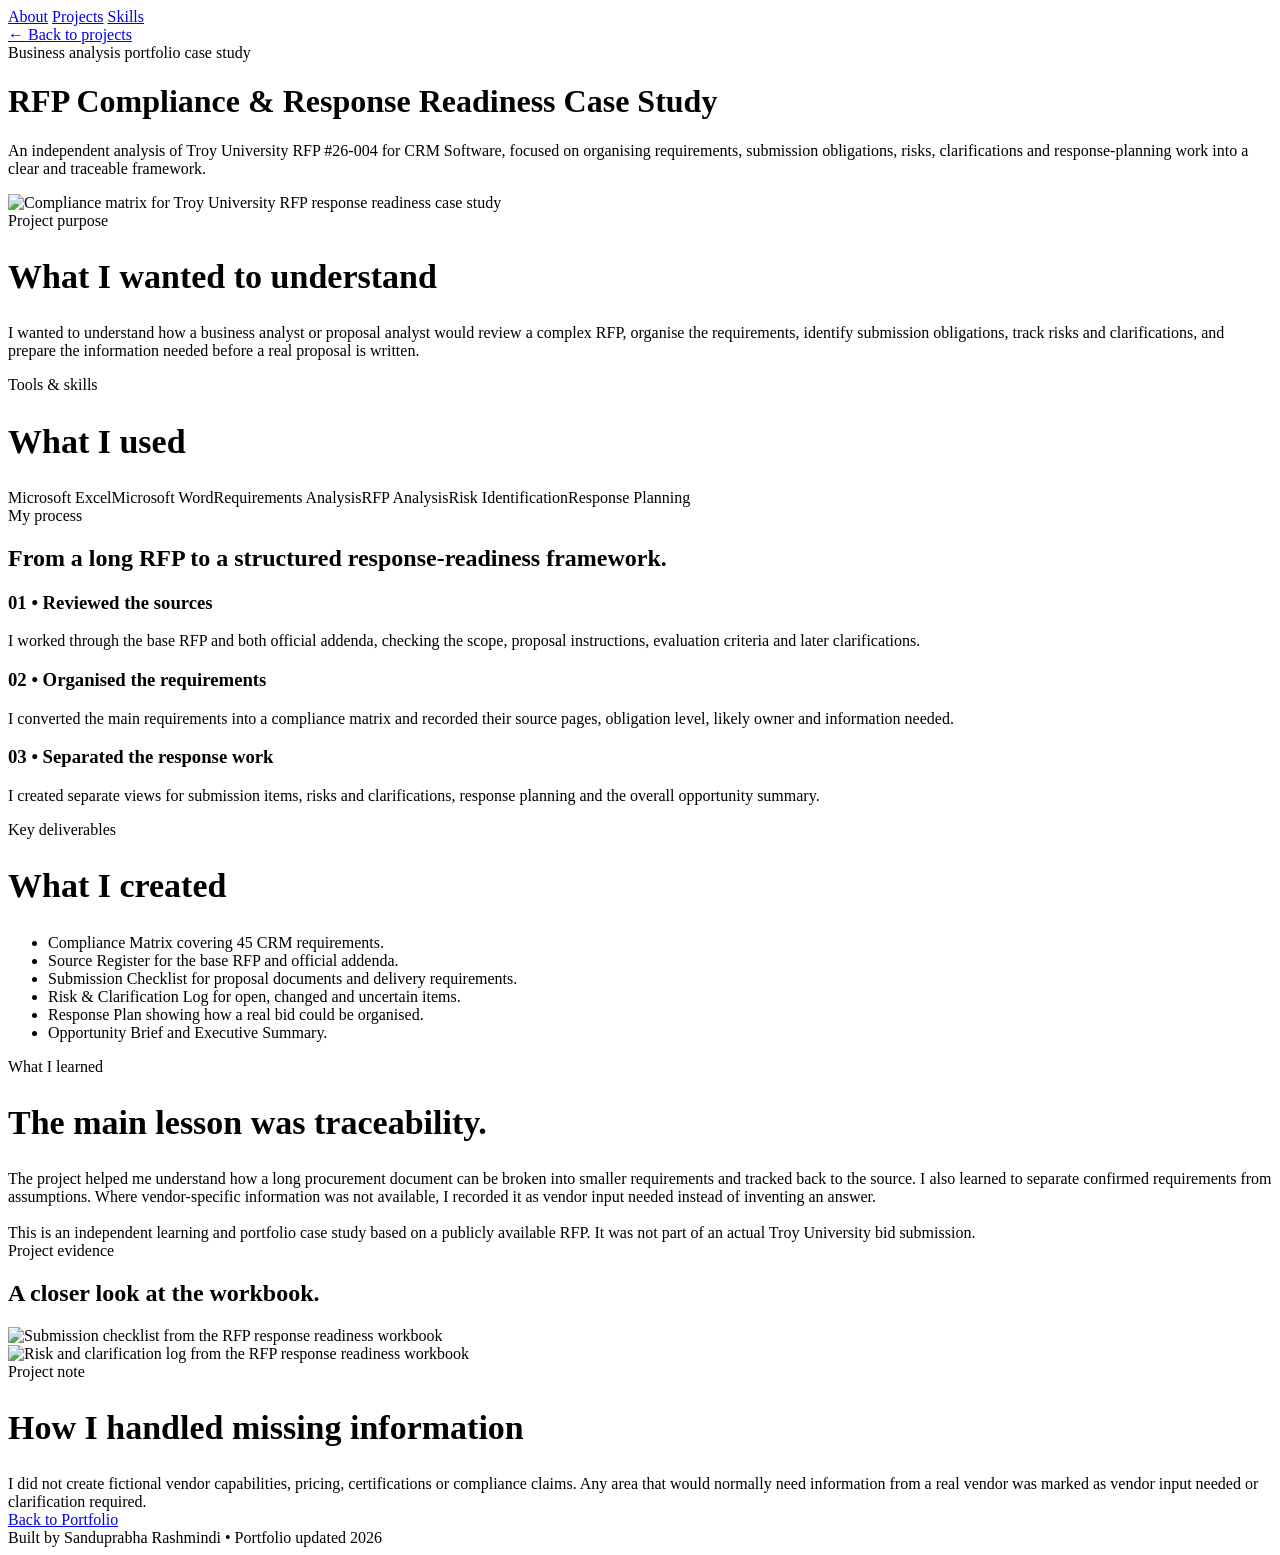
==== troy-rfp.html @ fa051b80 "Add RFP response readiness case study" ====
<!DOCTYPE html>
<html lang="en">
<head>
  <meta charset="UTF-8" />
  <meta name="viewport" content="width=device-width, initial-scale=1.0" />
  <meta name="description" content="RFP Compliance and Response Readiness portfolio case study by Sanduprabha Rashmindi." />
  <title>RFP Response Readiness Case Study | Sanduprabha Rashmindi</title>
  <link rel="preconnect" href="https://fonts.googleapis.com">
  <link rel="preconnect" href="https://fonts.gstatic.com" crossorigin>
  <link href="https://fonts.googleapis.com/css2?family=Inter:wght@400;500;600;700;800&display=swap" rel="stylesheet">
  <link rel="stylesheet" href="../assets/style.css" />
</head>
<body>
  <nav class="site-nav" aria-label="Main navigation">
    <div class="container nav-inner">
      <div class="nav-links">
        <a href="../index.html#about">About</a>
        <a href="../index.html#projects">Projects</a>
        <a href="../index.html#skills">Skills</a>
      </div>
    </div>
  </nav>

  <header class="project-hero">
    <div class="container">
      <div class="breadcrumb"><a href="../index.html#projects">← Back to projects</a></div>
      <div class="eyebrow">Business analysis portfolio case study</div>
      <h1>RFP Compliance & Response Readiness Case Study</h1>
      <p class="hero-copy">
        An independent analysis of Troy University RFP #26-004 for CRM Software, focused on organising requirements,
        submission obligations, risks, clarifications and response-planning work into a clear and traceable framework.
      </p>

      <div class="project-screenshot">
        <img src="../images/rfp-compliance-matrix.png" alt="Compliance matrix for Troy University RFP response readiness case study" />
      </div>
    </div>
  </header>

  <main>
    <section>
      <div class="container">
        <div class="grid two">
          <div class="card">
            <div class="section-kicker">Project purpose</div>
            <h2 class="section-title" style="font-size:34px;">What I wanted to understand</h2>
            <p>
              I wanted to understand how a business analyst or proposal analyst would review a complex RFP, organise the requirements,
              identify submission obligations, track risks and clarifications, and prepare the information needed before a real proposal is written.
            </p>
          </div>
          <div class="card">
            <div class="section-kicker">Tools & skills</div>
            <h2 class="section-title" style="font-size:34px;">What I used</h2>
            <div class="skill-chips">
              <span>Microsoft Excel</span><span>Microsoft Word</span><span>Requirements Analysis</span><span>RFP Analysis</span><span>Risk Identification</span><span>Response Planning</span>
            </div>
          </div>
        </div>
      </div>
    </section>

    <section>
      <div class="container">
        <div class="section-kicker">My process</div>
        <h2 class="section-title">From a long RFP to a structured response-readiness framework.</h2>
        <div class="grid three">
          <div class="card"><h3>01 • Reviewed the sources</h3><p>I worked through the base RFP and both official addenda, checking the scope, proposal instructions, evaluation criteria and later clarifications.</p></div>
          <div class="card"><h3>02 • Organised the requirements</h3><p>I converted the main requirements into a compliance matrix and recorded their source pages, obligation level, likely owner and information needed.</p></div>
          <div class="card"><h3>03 • Separated the response work</h3><p>I created separate views for submission items, risks and clarifications, response planning and the overall opportunity summary.</p></div>
        </div>
      </div>
    </section>

    <section>
      <div class="container">
        <div class="grid two">
          <div class="card">
            <div class="section-kicker">Key deliverables</div>
            <h2 class="section-title" style="font-size:34px;">What I created</h2>
            <ul class="fact-list">
              <li>Compliance Matrix covering 45 CRM requirements.</li>
              <li>Source Register for the base RFP and official addenda.</li>
              <li>Submission Checklist for proposal documents and delivery requirements.</li>
              <li>Risk & Clarification Log for open, changed and uncertain items.</li>
              <li>Response Plan showing how a real bid could be organised.</li>
              <li>Opportunity Brief and Executive Summary.</li>
            </ul>
          </div>
          <div class="card">
            <div class="section-kicker">What I learned</div>
            <h2 class="section-title" style="font-size:34px;">The main lesson was traceability.</h2>
            <p>
              The project helped me understand how a long procurement document can be broken into smaller requirements and tracked back to the source.
              I also learned to separate confirmed requirements from assumptions. Where vendor-specific information was not available, I recorded it as
              vendor input needed instead of inventing an answer.
            </p>
            <div class="note" style="margin-top:18px;">
              This is an independent learning and portfolio case study based on a publicly available RFP. It was not part of an actual Troy University bid submission.
            </div>
          </div>
        </div>
      </div>
    </section>

    <section>
      <div class="container">
        <div class="section-kicker">Project evidence</div>
        <h2 class="section-title">A closer look at the workbook.</h2>
        <div class="grid two">
          <div class="project-screenshot">
            <img src="../images/rfp-submission-checklist.png" alt="Submission checklist from the RFP response readiness workbook" />
          </div>
          <div class="project-screenshot">
            <img src="../images/rfp-risk-log.png" alt="Risk and clarification log from the RFP response readiness workbook" />
          </div>
        </div>
      </div>
    </section>

    <section>
      <div class="container">
        <div class="soft-panel">
          <div class="section-kicker">Project note</div>
          <h2 class="section-title" style="font-size:34px;">How I handled missing information</h2>
          <p class="section-subtitle" style="margin-bottom:0;">
            I did not create fictional vendor capabilities, pricing, certifications or compliance claims. Any area that would normally need information from a real vendor was marked as vendor input needed or clarification required.
          </p>
        </div>
      </div>
    </section>

    <section>
      <div class="container contact-card">
        <a class="button primary" href="../index.html#projects">Back to Portfolio</a>
      </div>
    </section>
  </main>

  <footer><div class="container">Built by Sanduprabha Rashmindi • Portfolio updated 2026</div></footer>
</body>
</html>
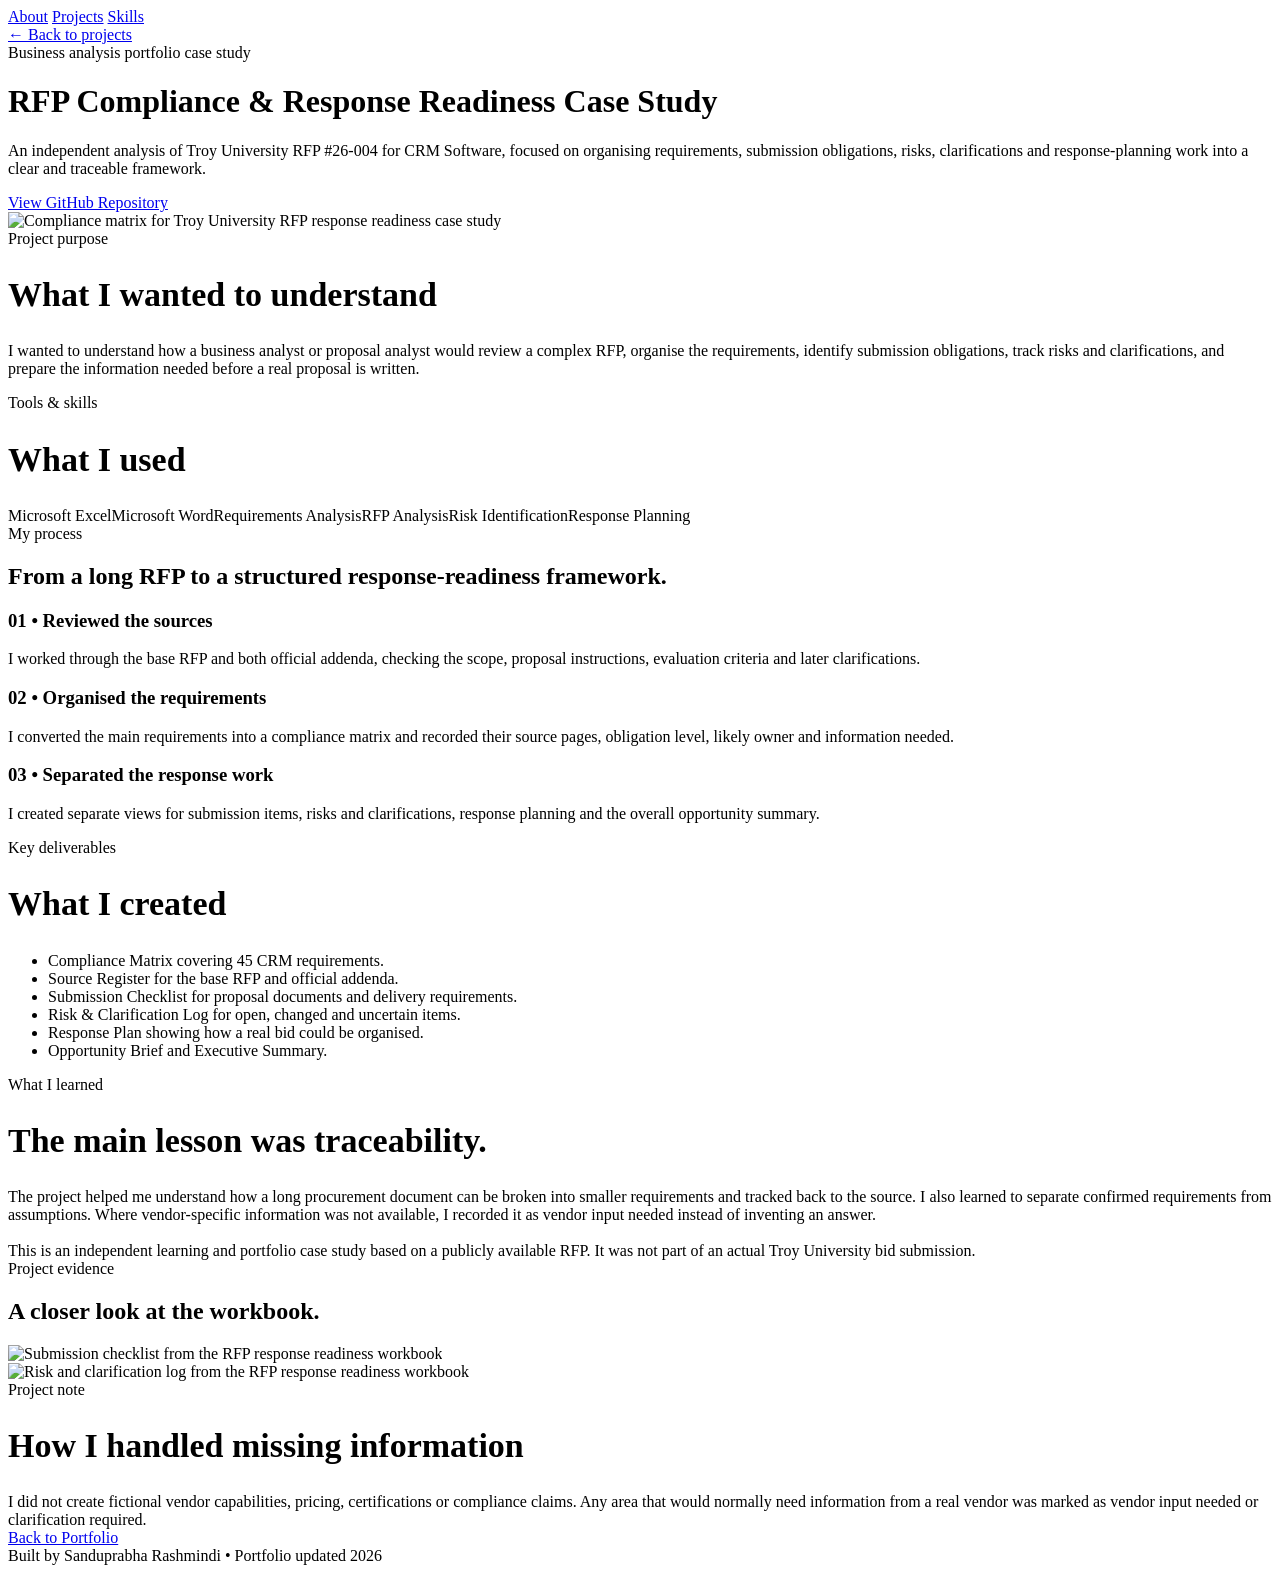
==== commit c6415358: "Add files via upload" ====
--- a/troy-rfp.html
+++ b/troy-rfp.html
@@ -30,6 +30,10 @@
         An independent analysis of Troy University RFP #26-004 for CRM Software, focused on organising requirements,
         submission obligations, risks, clarifications and response-planning work into a clear and traceable framework.
       </p>
+
+      <div class="button-row">
+        <a class="button primary" href="https://github.com/mindyverse/RFP_Response_Readiness_Analysis" target="_blank" rel="noreferrer">View GitHub Repository</a>
+      </div>
 
       <div class="project-screenshot">
         <img src="../images/rfp-compliance-matrix.png" alt="Compliance matrix for Troy University RFP response readiness case study" />
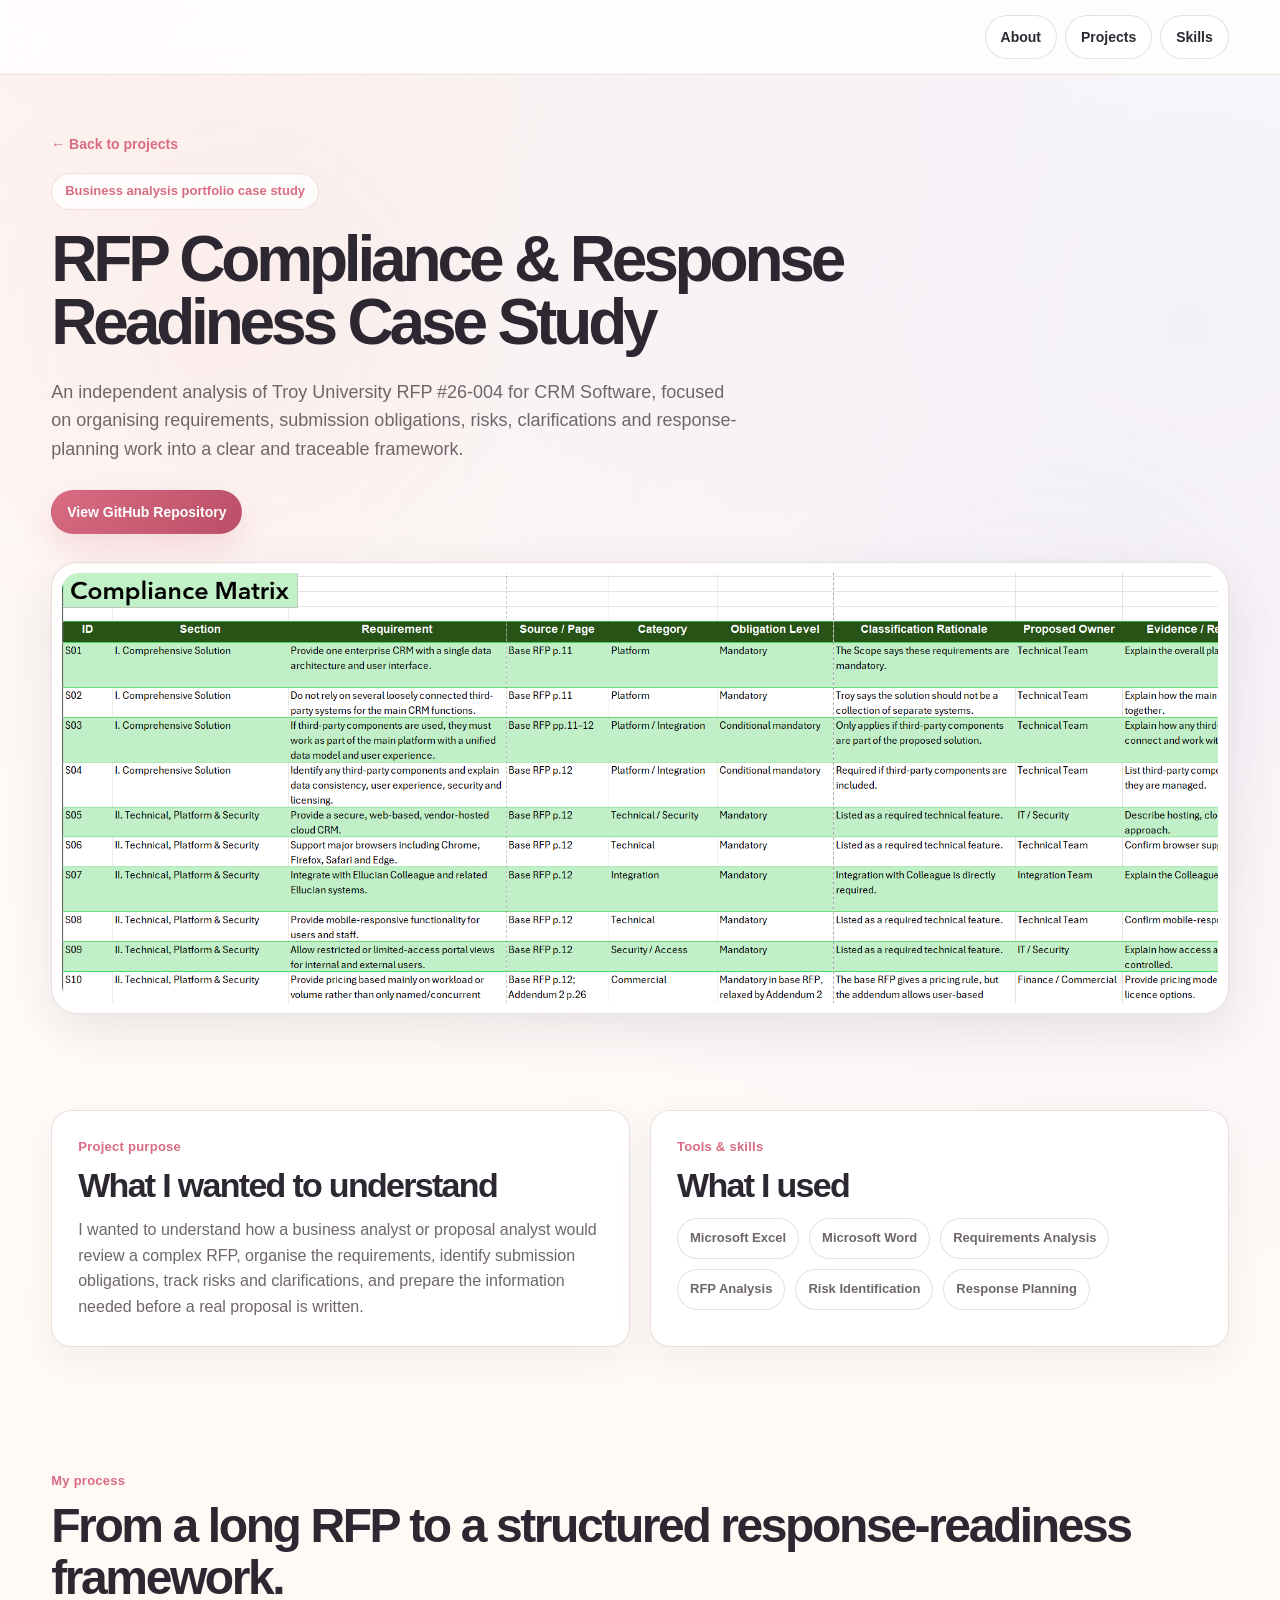
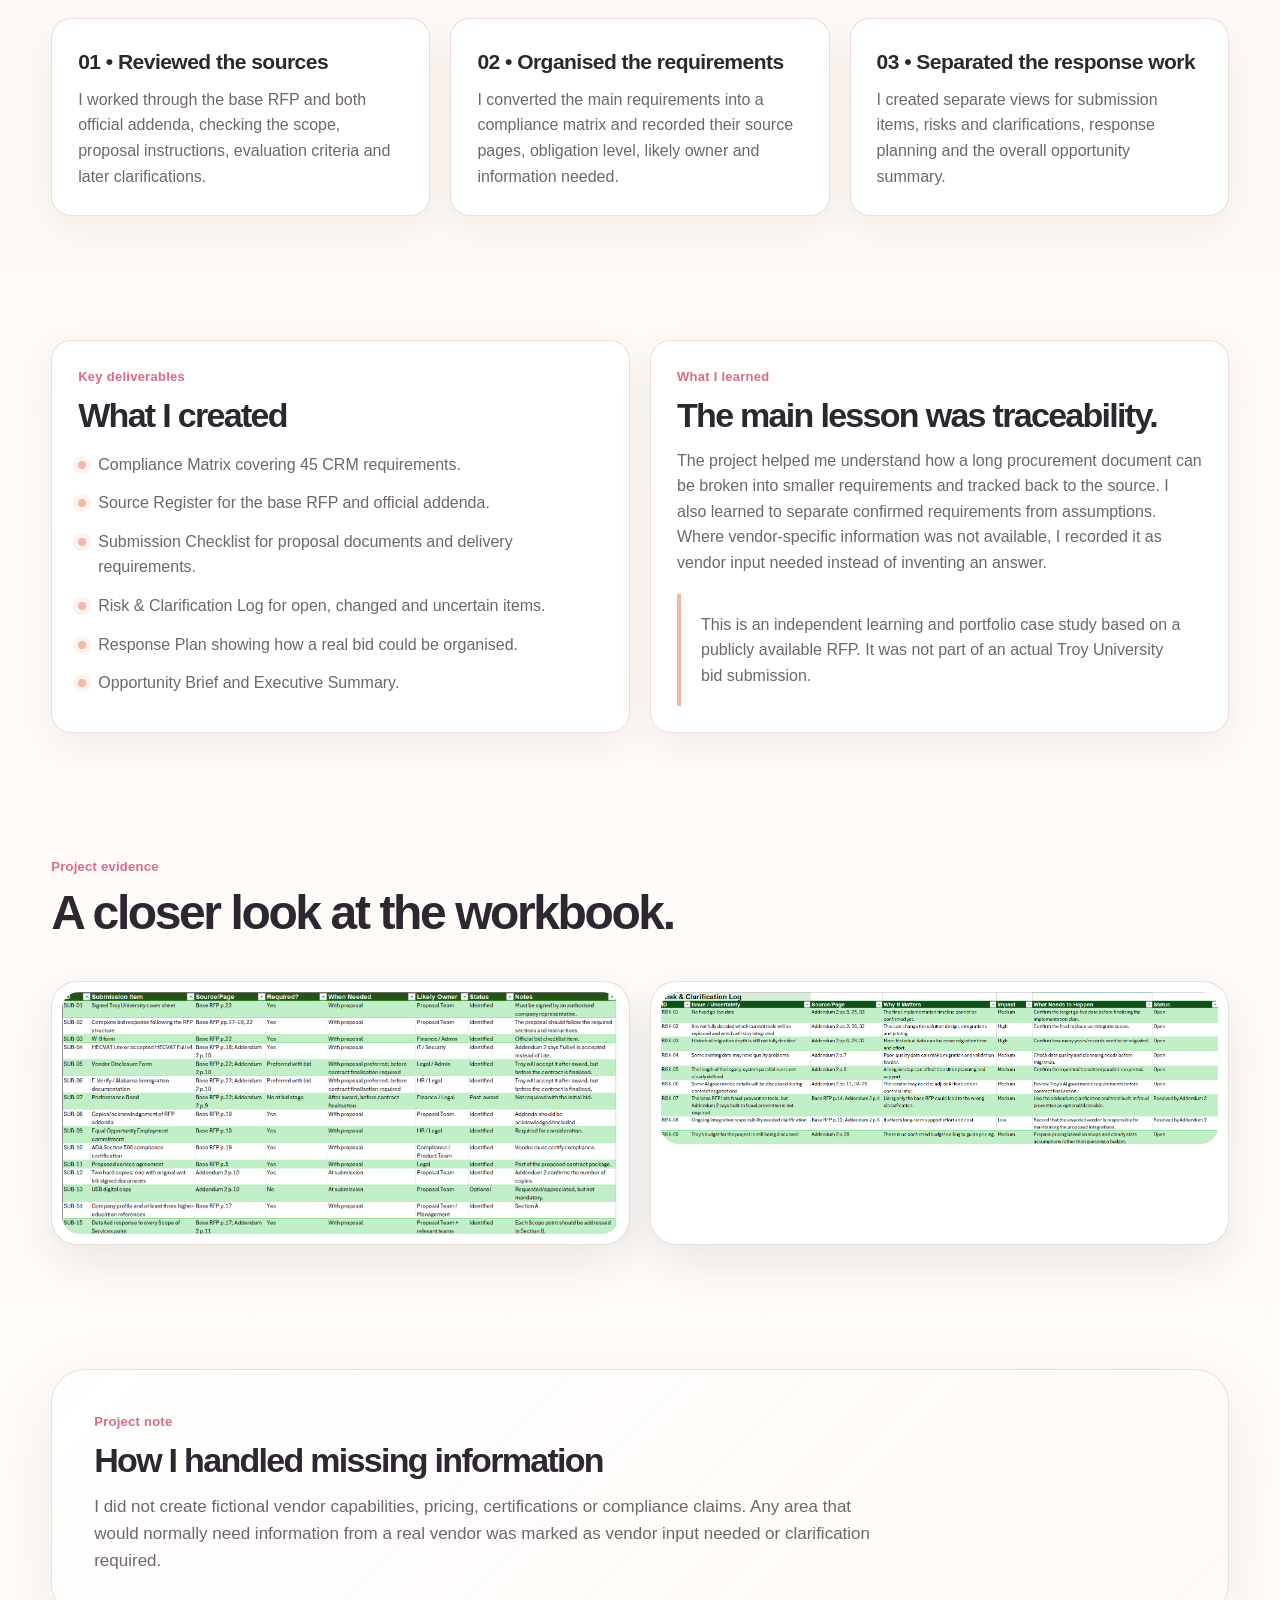
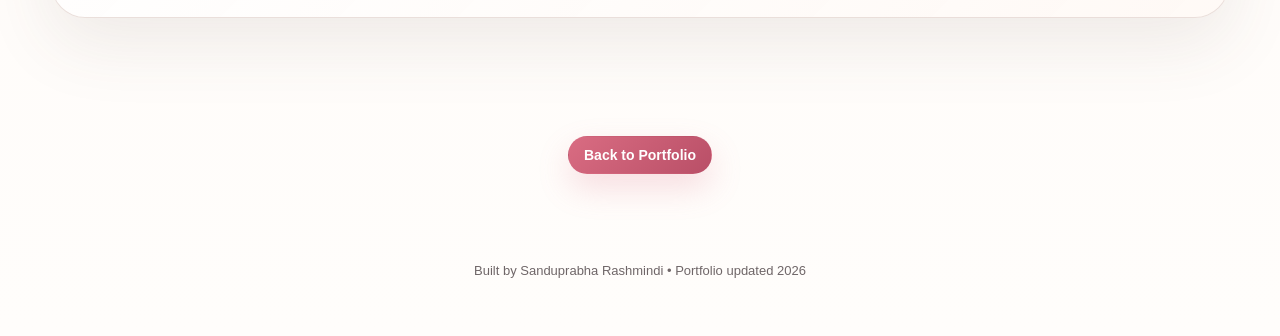
==== commit e53557c4: "Add files via upload" ====
--- a/troy-rfp.html
+++ b/troy-rfp.html
@@ -8,22 +8,22 @@
   <link rel="preconnect" href="https://fonts.googleapis.com">
   <link rel="preconnect" href="https://fonts.gstatic.com" crossorigin>
   <link href="https://fonts.googleapis.com/css2?family=Inter:wght@400;500;600;700;800&display=swap" rel="stylesheet">
-  <link rel="stylesheet" href="../assets/style.css" />
+  <link rel="stylesheet" href="style.css" />
 </head>
 <body>
   <nav class="site-nav" aria-label="Main navigation">
     <div class="container nav-inner">
       <div class="nav-links">
-        <a href="../index.html#about">About</a>
-        <a href="../index.html#projects">Projects</a>
-        <a href="../index.html#skills">Skills</a>
+        <a href="index.html#about">About</a>
+        <a href="index.html#projects">Projects</a>
+        <a href="index.html#skills">Skills</a>
       </div>
     </div>
   </nav>
 
   <header class="project-hero">
     <div class="container">
-      <div class="breadcrumb"><a href="../index.html#projects">← Back to projects</a></div>
+      <div class="breadcrumb"><a href="index.html#projects">← Back to projects</a></div>
       <div class="eyebrow">Business analysis portfolio case study</div>
       <h1>RFP Compliance & Response Readiness Case Study</h1>
       <p class="hero-copy">
@@ -36,7 +36,7 @@
       </div>
 
       <div class="project-screenshot">
-        <img src="../images/rfp-compliance-matrix.png" alt="Compliance matrix for Troy University RFP response readiness case study" />
+        <img src="rfp-compliance-matrix.png" alt="Compliance matrix for Troy University RFP response readiness case study" />
       </div>
     </div>
   </header>
@@ -113,10 +113,10 @@
         <h2 class="section-title">A closer look at the workbook.</h2>
         <div class="grid two">
           <div class="project-screenshot">
-            <img src="../images/rfp-submission-checklist.png" alt="Submission checklist from the RFP response readiness workbook" />
+            <img src="rfp-submission-checklist.png" alt="Submission checklist from the RFP response readiness workbook" />
           </div>
           <div class="project-screenshot">
-            <img src="../images/rfp-risk-log.png" alt="Risk and clarification log from the RFP response readiness workbook" />
+            <img src="rfp-risk-log.png" alt="Risk and clarification log from the RFP response readiness workbook" />
           </div>
         </div>
       </div>
@@ -136,7 +136,7 @@
 
     <section>
       <div class="container contact-card">
-        <a class="button primary" href="../index.html#projects">Back to Portfolio</a>
+        <a class="button primary" href="index.html#projects">Back to Portfolio</a>
       </div>
     </section>
   </main>
--- a/style.css
+++ b/style.css
@@ -0,0 +1,241 @@
+:root {
+  --bg: #fff9f5;
+  --surface: rgba(255, 255, 255, 0.94);
+  --surface-strong: #ffffff;
+  --text: #2c2730;
+  --muted: #6f6668;
+  --soft-muted: #8c7d7a;
+  --line: rgba(233, 221, 216, 0.92);
+  --plum: #d96c82;
+  --plum-deep: #b94f67;
+  --rose: #f3b8a6;
+  --rose-soft: #f8ddd2;
+  --lavender: #a999d6;
+  --shadow: 0 24px 70px rgba(86, 66, 61, 0.10);
+  --small-shadow: 0 14px 36px rgba(86, 66, 61, 0.07);
+  --radius-xl: 34px;
+  --radius-lg: 26px;
+  --radius-md: 20px;
+  --max: 1180px;
+}
+
+* { box-sizing: border-box; }
+html { scroll-behavior: smooth; }
+body {
+  margin: 0;
+  font-family: Inter, ui-sans-serif, -apple-system, BlinkMacSystemFont, "Segoe UI", Arial, sans-serif;
+  color: var(--text);
+  background:
+    radial-gradient(circle at 8% 0%, rgba(243, 184, 166, 0.20), transparent 28%),
+    radial-gradient(circle at 93% 9%, rgba(169, 153, 214, 0.13), transparent 31%),
+    linear-gradient(180deg, #ffffff 0%, var(--bg) 48%, #fffdfb 100%);
+  line-height: 1.6;
+}
+body::before {
+  content: "";
+  position: fixed;
+  inset: 0;
+  pointer-events: none;
+  background:
+    radial-gradient(circle at 18% 36%, rgba(217, 108, 130, 0.045), transparent 25%),
+    radial-gradient(circle at 82% 78%, rgba(169, 153, 214, 0.055), transparent 25%);
+  z-index: -1;
+}
+a { color: inherit; }
+img { max-width: 100%; }
+.container { width: min(var(--max), 92%); margin: 0 auto; }
+
+.site-nav {
+  position: sticky;
+  top: 0;
+  z-index: 50;
+  border-bottom: 1px solid rgba(233, 221, 216, 0.86);
+  background: rgba(255,255,255,0.78);
+  backdrop-filter: blur(18px);
+}
+.nav-inner {
+  min-height: 74px;
+  display: flex;
+  align-items: center;
+  justify-content: flex-end;
+  gap: 24px;
+}
+.brand {
+  text-decoration: none;
+  font-weight: 820;
+  letter-spacing: -0.035em;
+  font-size: 20px;
+}
+.brand span { color: var(--plum); }
+.nav-links { display: flex; gap: 8px; flex-wrap: wrap; align-items: center; }
+.nav-links a, .button {
+  text-decoration: none;
+  border-radius: 999px;
+  padding: 10px 15px;
+  border: 1px solid var(--line);
+  background: rgba(255,255,255,0.72);
+  font-size: 14px;
+  font-weight: 700;
+  transition: transform 160ms ease, box-shadow 160ms ease, border-color 160ms ease;
+}
+.nav-links a:hover, .button:hover {
+  transform: translateY(-1px);
+  box-shadow: var(--small-shadow);
+  border-color: rgba(217,108,130,0.38);
+}
+.button.primary {
+  color: #fff;
+  background: linear-gradient(135deg, var(--plum), var(--plum-deep));
+  border-color: transparent;
+  box-shadow: 0 14px 32px rgba(217,108,130,0.22);
+}
+.button-row { display: flex; gap: 11px; flex-wrap: wrap; margin-top: 26px; }
+
+.hero { padding: 74px 0 60px; }
+.hero-grid {
+  display: grid;
+  grid-template-columns: 0.95fr 1.05fr;
+  gap: 42px;
+  align-items: center;
+}
+.eyebrow {
+  display: inline-flex;
+  padding: 7px 13px;
+  border-radius: 999px;
+  border: 1px solid rgba(217,108,130,0.24);
+  background: rgba(255,255,255,0.78);
+  color: var(--plum);
+  font-size: 13px;
+  font-weight: 780;
+}
+h1 {
+  margin: 18px 0 0;
+  max-width: 720px;
+  font-size: clamp(44px, 6vw, 78px);
+  line-height: 0.98;
+  letter-spacing: -0.065em;
+}
+.accent { color: var(--plum); }
+.hero-copy {
+  max-width: 690px;
+  margin: 24px 0 0;
+  color: var(--muted);
+  font-size: 18px;
+}
+.hero-note {
+  margin-top: 18px;
+  color: var(--soft-muted);
+  font-size: 14px;
+}
+.hero-visual {
+  position: relative;
+  min-height: 560px;
+  display: flex;
+  align-items: center;
+  justify-content: center;
+  isolation: isolate;
+}
+.hero-visual::before {
+  content: "";
+  position: absolute;
+  width: 88%; height: 73%;
+  border-radius: 48px;
+  background:
+    radial-gradient(circle at 24% 16%, rgba(243,184,166,0.20), transparent 38%),
+    radial-gradient(circle at 78% 23%, rgba(169,153,214,0.10), transparent 38%),
+    linear-gradient(145deg, rgba(255,255,255,0.66), rgba(255,249,245,0.24));
+  filter: blur(5px);
+  z-index: -1;
+}
+.hero-visual img {
+  width: min(124%, 900px);
+  max-height: 700px;
+  object-fit: contain;
+  display: block;
+  transform: translateY(-8px);
+  filter: drop-shadow(0 30px 42px rgba(88,68,63,0.10));
+}
+
+section { padding: 62px 0; }
+.section-kicker { color: var(--plum); font-size: 13px; font-weight: 800; letter-spacing: 0.02em; margin-bottom: 9px; }
+.section-title { margin: 0 0 14px; font-size: clamp(32px,4vw,48px); line-height: 1.08; letter-spacing: -0.05em; }
+.section-subtitle { max-width: 790px; margin: 0 0 30px; color: var(--muted); font-size: 17px; }
+.soft-panel {
+  padding: clamp(24px,4vw,42px);
+  border-radius: var(--radius-xl);
+  border: 1px solid var(--line);
+  background: linear-gradient(135deg, rgba(255,255,255,0.97), rgba(255,249,245,0.92));
+  box-shadow: var(--shadow);
+}
+.grid { display: grid; gap: 20px; }
+.grid.two { grid-template-columns: repeat(2, minmax(0,1fr)); }
+.grid.three { grid-template-columns: repeat(3, minmax(0,1fr)); }
+.card {
+  border-radius: var(--radius-md);
+  border: 1px solid var(--line);
+  background: var(--surface);
+  box-shadow: var(--small-shadow);
+  padding: 26px;
+  backdrop-filter: blur(16px);
+}
+.card h3 { margin: 0 0 8px; font-size: 21px; letter-spacing: -0.025em; }
+.card p { margin: 0; color: var(--muted); }
+
+.about-grid { display: grid; grid-template-columns: 0.9fr 1.1fr; gap: 24px; align-items: stretch; }
+.fact-list { list-style: none; padding: 0; margin: 18px 0 0; display: grid; gap: 13px; }
+.fact-list li { display: flex; gap: 12px; color: var(--muted); }
+.fact-list li::before { content: ""; width: 8px; height: 8px; flex: 0 0 8px; margin-top: 9px; border-radius: 50%; background: var(--rose); box-shadow: 0 0 0 5px rgba(243,184,166,0.18); }
+
+.project-card { overflow: hidden; padding: 0; }
+.project-media { background: #fff; border-bottom: 1px solid var(--line); padding: 12px; }
+.project-media img { display: block; width: 100%; aspect-ratio: 16 / 9; object-fit: cover; border-radius: 14px; box-shadow: 0 10px 28px rgba(44,39,48,0.10); }
+.project-body { padding: 27px; }
+.project-meta { display: flex; flex-wrap: wrap; gap: 8px; margin-bottom: 14px; }
+.tag { padding: 7px 10px; border-radius: 999px; background: #fff; border: 1px solid var(--line); color: var(--soft-muted); font-size: 12px; font-weight: 700; }
+.project-body h3 { font-size: 28px; line-height: 1.14; margin: 0 0 11px; letter-spacing: -0.04em; }
+.project-body p { color: var(--muted); margin: 0; }
+
+.skill-group h3 { color: var(--plum-deep); }
+.skill-chips { display: flex; flex-wrap: wrap; gap: 10px; margin-top: 15px; }
+.skill-chips span { padding: 9px 12px; border-radius: 999px; border: 1px solid var(--line); background: #fff; color: var(--muted); font-size: 13px; font-weight: 680; }
+
+.contact-card { text-align: center; max-width: 820px; margin: 0 auto; }
+.contact-card .button-row { justify-content: center; }
+footer { padding: 32px 0 54px; text-align: center; color: var(--muted); font-size: 13px; }
+
+.project-hero { padding: 58px 0 34px; }
+.project-hero h1 { font-size: clamp(40px,5vw,64px); max-width: 920px; }
+.breadcrumb { font-size: 14px; color: var(--muted); margin-bottom: 18px; }
+.breadcrumb a { color: var(--plum); text-decoration: none; font-weight: 700; }
+.project-screenshot {
+  margin-top: 28px;
+  padding: 10px;
+  border-radius: 26px;
+  border: 1px solid var(--line);
+  background: #fff;
+  box-shadow: 0 18px 50px rgba(44,39,48,0.10);
+}
+.project-screenshot img { display: block; width: 100%; border-radius: 17px; }
+.kpi-grid { display: grid; grid-template-columns: repeat(3,1fr); gap: 14px; margin-top: 24px; }
+.kpi { padding: 18px; border: 1px solid var(--line); border-radius: 18px; background: #fff; }
+.kpi strong { display: block; font-size: 26px; color: var(--plum-deep); letter-spacing: -0.035em; }
+.kpi span { color: var(--muted); font-size: 13px; }
+.note { padding: 18px 20px; border-left: 4px solid var(--rose); background: rgba(255,255,255,0.76); border-radius: 0 16px 16px 0; color: var(--muted); }
+
+@media (max-width: 980px) {
+  .hero-grid, .about-grid, .grid.two, .grid.three { grid-template-columns: 1fr; }
+  .hero-visual { min-height: 470px; }
+  .kpi-grid { grid-template-columns: repeat(2,1fr); }
+}
+@media (max-width: 680px) {
+  .nav-inner { align-items: flex-start; padding: 16px 0; flex-direction: column; gap: 12px; }
+  .nav-links { width: 100%; }
+  .nav-links a { flex: 1; text-align: center; }
+  .hero { padding-top: 48px; }
+  .hero-visual { min-height: 390px; }
+  .hero-visual img { width: 122%; }
+  section { padding: 46px 0; }
+  .button-row { flex-direction: column; }
+  .button { text-align: center; }
+  .kpi-grid { grid-template-columns: 1fr; }
+}
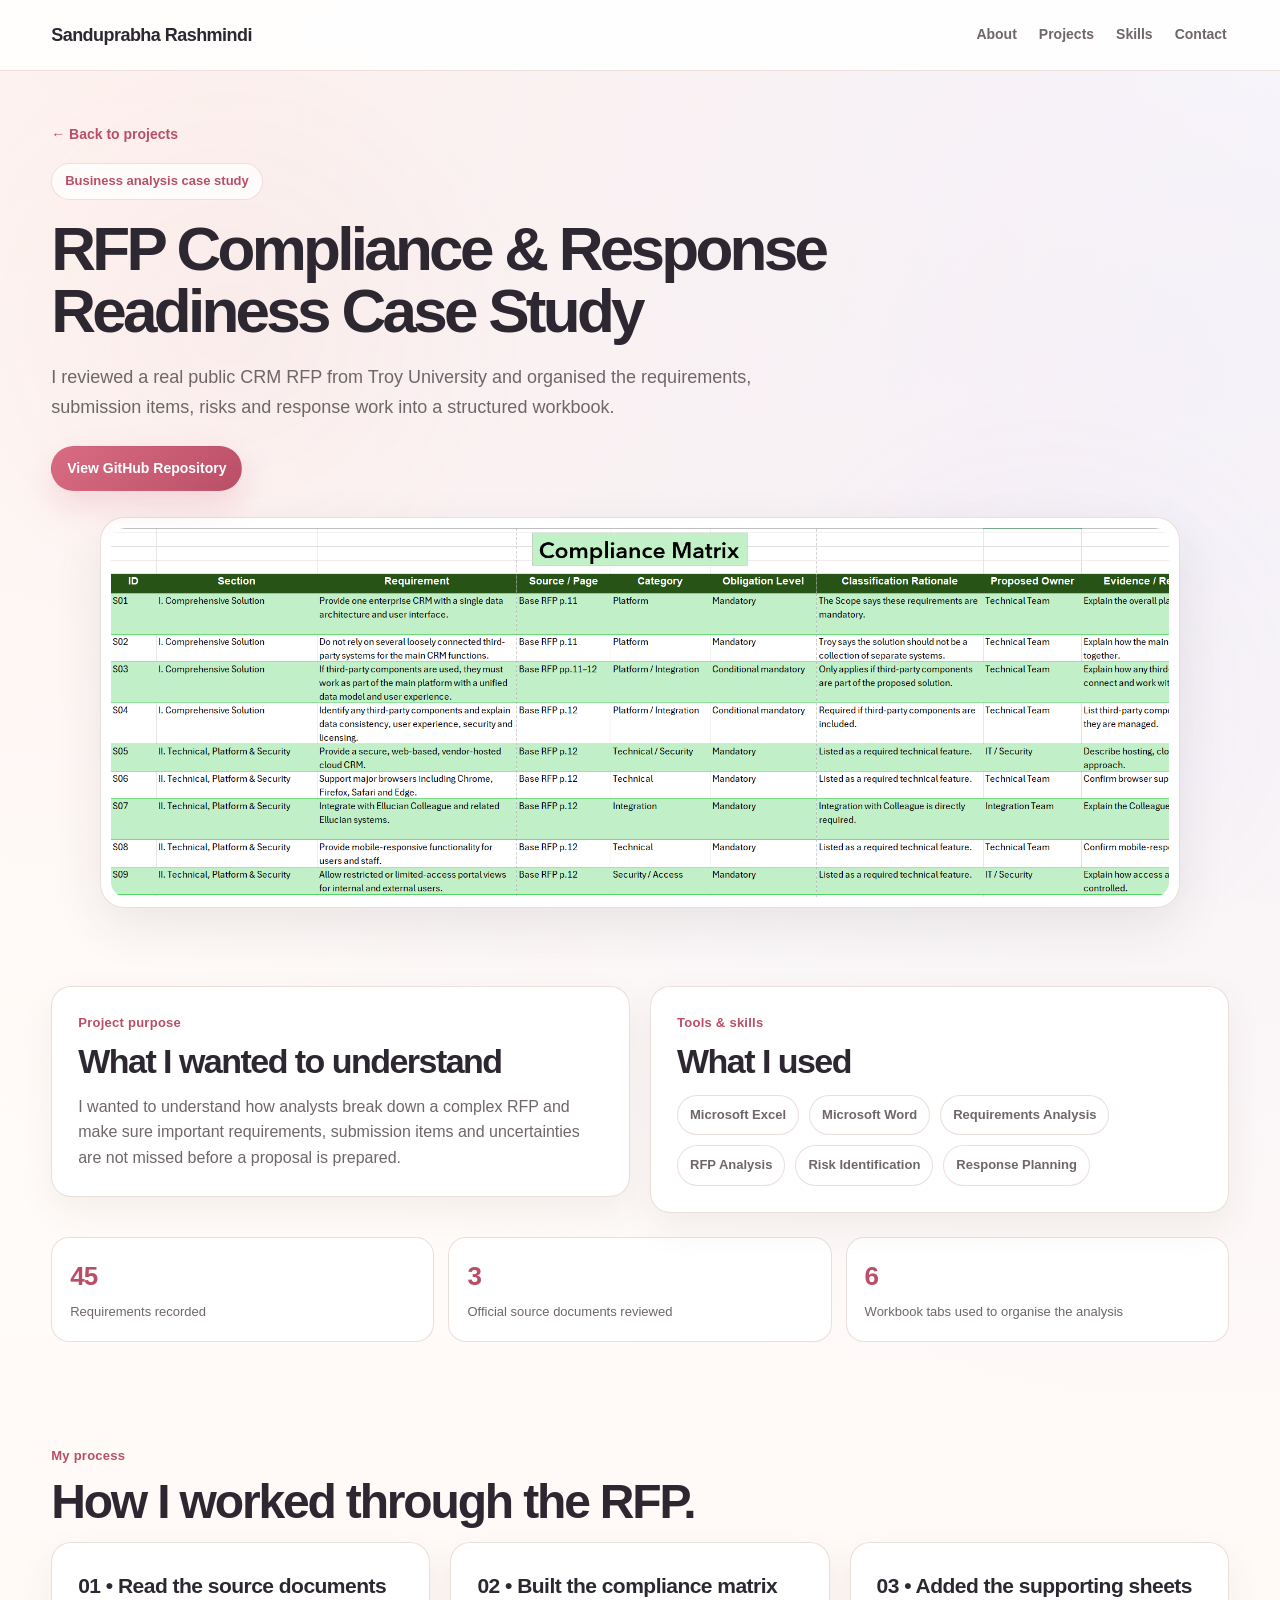
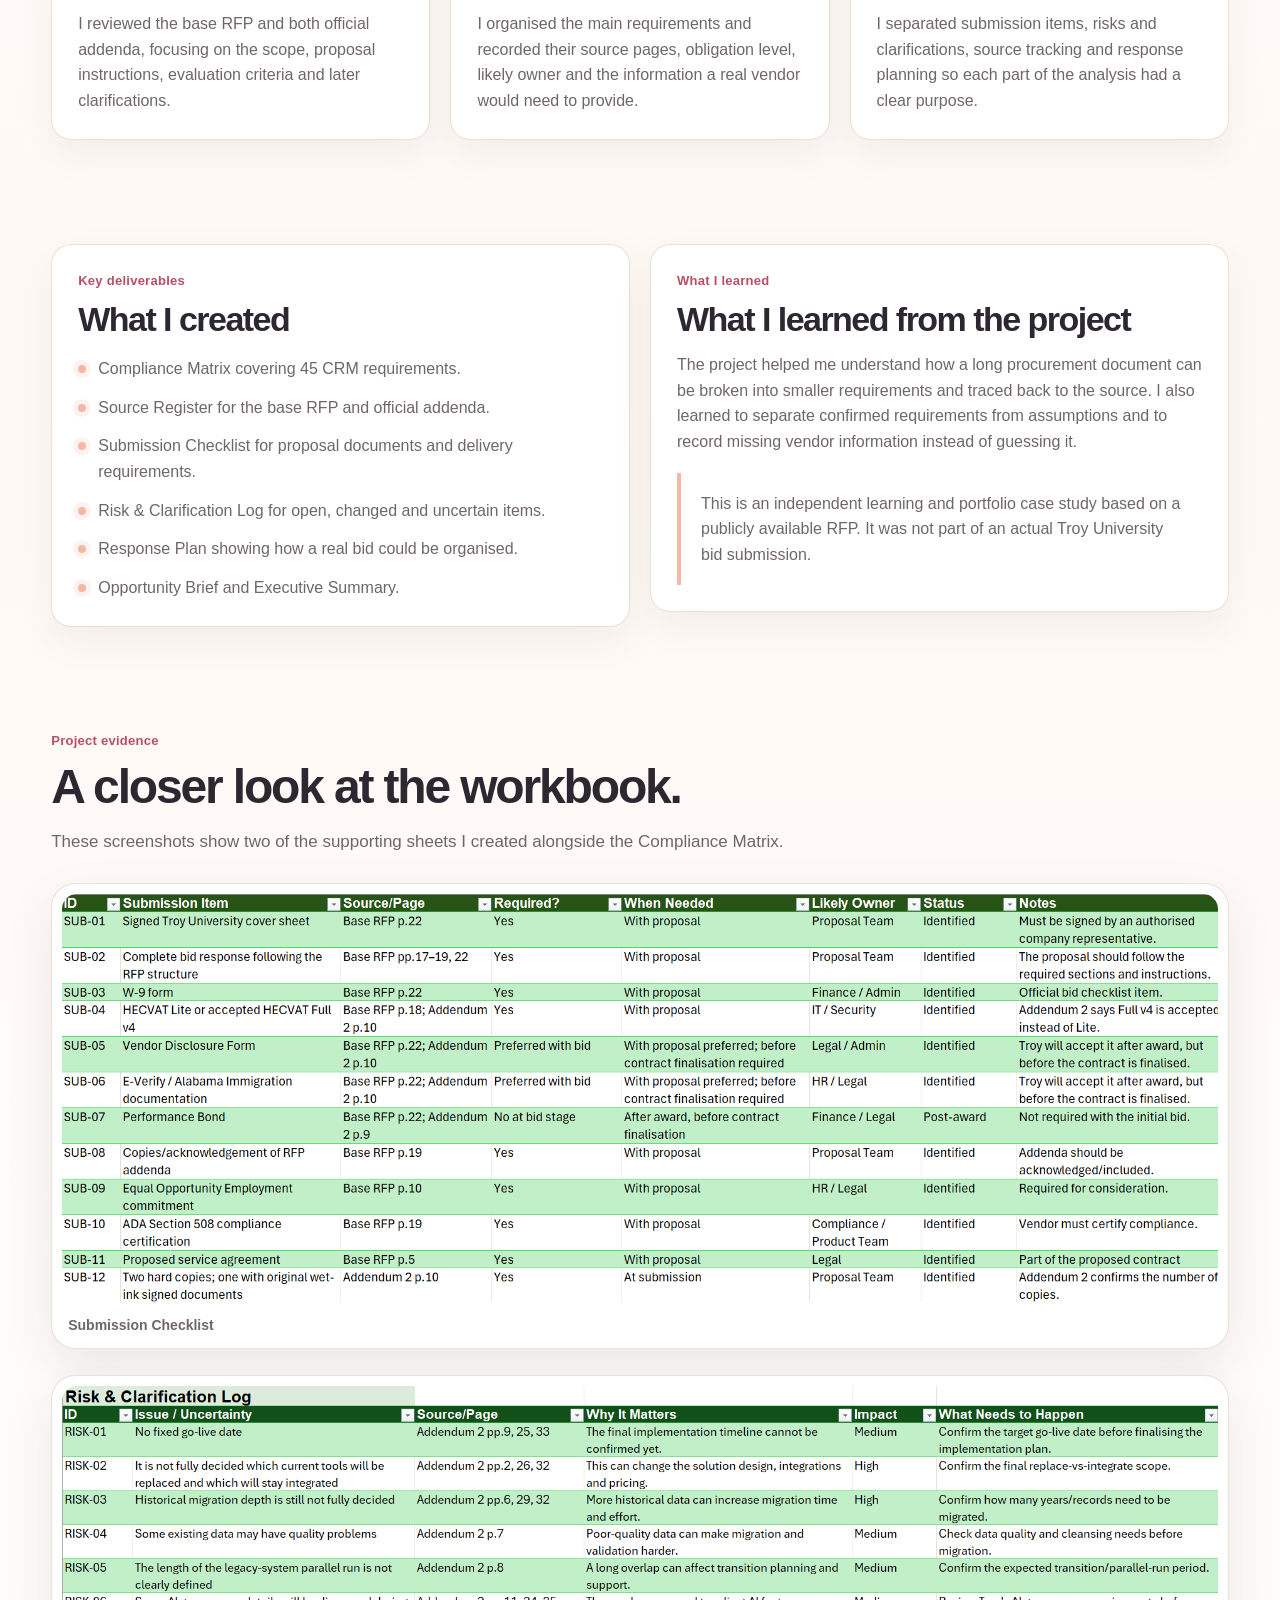
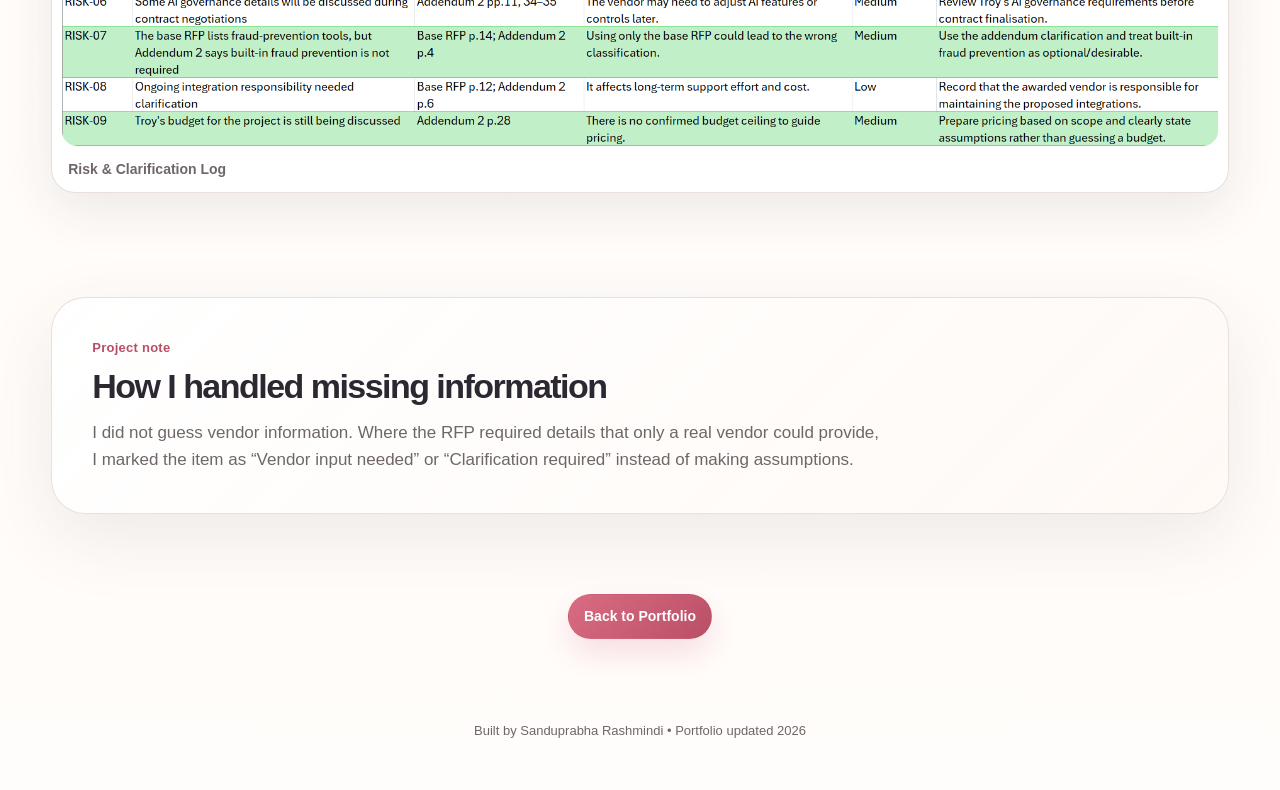
==== commit 18a69af3: "Add files via upload" ====
--- a/troy-rfp.html
+++ b/troy-rfp.html
@@ -13,10 +13,12 @@
 <body>
   <nav class="site-nav" aria-label="Main navigation">
     <div class="container nav-inner">
+      <a class="brand" href="index.html#top">Sanduprabha Rashmindi</a>
       <div class="nav-links">
         <a href="index.html#about">About</a>
         <a href="index.html#projects">Projects</a>
         <a href="index.html#skills">Skills</a>
+        <a href="index.html#contact">Contact</a>
       </div>
     </div>
   </nav>
@@ -24,18 +26,16 @@
   <header class="project-hero">
     <div class="container">
       <div class="breadcrumb"><a href="index.html#projects">← Back to projects</a></div>
-      <div class="eyebrow">Business analysis portfolio case study</div>
+      <div class="eyebrow">Business analysis case study</div>
       <h1>RFP Compliance & Response Readiness Case Study</h1>
       <p class="hero-copy">
-        An independent analysis of Troy University RFP #26-004 for CRM Software, focused on organising requirements,
-        submission obligations, risks, clarifications and response-planning work into a clear and traceable framework.
+        I reviewed a real public CRM RFP from Troy University and organised the requirements, submission items, risks and response work into a structured workbook.
       </p>
-
       <div class="button-row">
         <a class="button primary" href="https://github.com/mindyverse/RFP_Response_Readiness_Analysis" target="_blank" rel="noreferrer">View GitHub Repository</a>
       </div>
 
-      <div class="project-screenshot">
+      <div class="project-screenshot hero-screenshot">
         <img src="rfp-compliance-matrix.png" alt="Compliance matrix for Troy University RFP response readiness case study" />
       </div>
     </div>
@@ -44,22 +44,27 @@
   <main>
     <section>
       <div class="container">
-        <div class="grid two">
+        <div class="grid two case-grid">
           <div class="card">
             <div class="section-kicker">Project purpose</div>
-            <h2 class="section-title" style="font-size:34px;">What I wanted to understand</h2>
+            <h2 class="section-title compact-title">What I wanted to understand</h2>
             <p>
-              I wanted to understand how a business analyst or proposal analyst would review a complex RFP, organise the requirements,
-              identify submission obligations, track risks and clarifications, and prepare the information needed before a real proposal is written.
+              I wanted to understand how analysts break down a complex RFP and make sure important requirements, submission items and uncertainties are not missed before a proposal is prepared.
             </p>
           </div>
           <div class="card">
             <div class="section-kicker">Tools & skills</div>
-            <h2 class="section-title" style="font-size:34px;">What I used</h2>
+            <h2 class="section-title compact-title">What I used</h2>
             <div class="skill-chips">
               <span>Microsoft Excel</span><span>Microsoft Word</span><span>Requirements Analysis</span><span>RFP Analysis</span><span>Risk Identification</span><span>Response Planning</span>
             </div>
           </div>
+        </div>
+
+        <div class="kpi-grid rfp-kpis">
+          <div class="kpi"><strong>45</strong><span>Requirements recorded</span></div>
+          <div class="kpi"><strong>3</strong><span>Official source documents reviewed</span></div>
+          <div class="kpi"><strong>6</strong><span>Workbook tabs used to organise the analysis</span></div>
         </div>
       </div>
     </section>
@@ -67,21 +72,21 @@
     <section>
       <div class="container">
         <div class="section-kicker">My process</div>
-        <h2 class="section-title">From a long RFP to a structured response-readiness framework.</h2>
-        <div class="grid three">
-          <div class="card"><h3>01 • Reviewed the sources</h3><p>I worked through the base RFP and both official addenda, checking the scope, proposal instructions, evaluation criteria and later clarifications.</p></div>
-          <div class="card"><h3>02 • Organised the requirements</h3><p>I converted the main requirements into a compliance matrix and recorded their source pages, obligation level, likely owner and information needed.</p></div>
-          <div class="card"><h3>03 • Separated the response work</h3><p>I created separate views for submission items, risks and clarifications, response planning and the overall opportunity summary.</p></div>
+        <h2 class="section-title">How I worked through the RFP.</h2>
+        <div class="grid three process-grid">
+          <div class="card"><h3>01 • Read the source documents</h3><p>I reviewed the base RFP and both official addenda, focusing on the scope, proposal instructions, evaluation criteria and later clarifications.</p></div>
+          <div class="card"><h3>02 • Built the compliance matrix</h3><p>I organised the main requirements and recorded their source pages, obligation level, likely owner and the information a real vendor would need to provide.</p></div>
+          <div class="card"><h3>03 • Added the supporting sheets</h3><p>I separated submission items, risks and clarifications, source tracking and response planning so each part of the analysis had a clear purpose.</p></div>
         </div>
       </div>
     </section>
 
     <section>
       <div class="container">
-        <div class="grid two">
+        <div class="grid two case-grid">
           <div class="card">
             <div class="section-kicker">Key deliverables</div>
-            <h2 class="section-title" style="font-size:34px;">What I created</h2>
+            <h2 class="section-title compact-title">What I created</h2>
             <ul class="fact-list">
               <li>Compliance Matrix covering 45 CRM requirements.</li>
               <li>Source Register for the base RFP and official addenda.</li>
@@ -93,13 +98,11 @@
           </div>
           <div class="card">
             <div class="section-kicker">What I learned</div>
-            <h2 class="section-title" style="font-size:34px;">The main lesson was traceability.</h2>
+            <h2 class="section-title compact-title">What I learned from the project</h2>
             <p>
-              The project helped me understand how a long procurement document can be broken into smaller requirements and tracked back to the source.
-              I also learned to separate confirmed requirements from assumptions. Where vendor-specific information was not available, I recorded it as
-              vendor input needed instead of inventing an answer.
+              The project helped me understand how a long procurement document can be broken into smaller requirements and traced back to the source. I also learned to separate confirmed requirements from assumptions and to record missing vendor information instead of guessing it.
             </p>
-            <div class="note" style="margin-top:18px;">
+            <div class="note">
               This is an independent learning and portfolio case study based on a publicly available RFP. It was not part of an actual Troy University bid submission.
             </div>
           </div>
@@ -111,13 +114,16 @@
       <div class="container">
         <div class="section-kicker">Project evidence</div>
         <h2 class="section-title">A closer look at the workbook.</h2>
-        <div class="grid two">
-          <div class="project-screenshot">
+        <p class="section-subtitle">These screenshots show two of the supporting sheets I created alongside the Compliance Matrix.</p>
+        <div class="evidence-grid">
+          <figure class="project-screenshot evidence-item">
             <img src="rfp-submission-checklist.png" alt="Submission checklist from the RFP response readiness workbook" />
-          </div>
-          <div class="project-screenshot">
+            <figcaption>Submission Checklist</figcaption>
+          </figure>
+          <figure class="project-screenshot evidence-item">
             <img src="rfp-risk-log.png" alt="Risk and clarification log from the RFP response readiness workbook" />
-          </div>
+            <figcaption>Risk &amp; Clarification Log</figcaption>
+          </figure>
         </div>
       </div>
     </section>
@@ -126,15 +132,15 @@
       <div class="container">
         <div class="soft-panel">
           <div class="section-kicker">Project note</div>
-          <h2 class="section-title" style="font-size:34px;">How I handled missing information</h2>
-          <p class="section-subtitle" style="margin-bottom:0;">
-            I did not create fictional vendor capabilities, pricing, certifications or compliance claims. Any area that would normally need information from a real vendor was marked as vendor input needed or clarification required.
+          <h2 class="section-title compact-title">How I handled missing information</h2>
+          <p class="section-subtitle no-bottom-margin">
+            I did not guess vendor information. Where the RFP required details that only a real vendor could provide, I marked the item as “Vendor input needed” or “Clarification required” instead of making assumptions.
           </p>
         </div>
       </div>
     </section>
 
-    <section>
+    <section class="back-section">
       <div class="container contact-card">
         <a class="button primary" href="index.html#projects">Back to Portfolio</a>
       </div>
--- a/style.css
+++ b/style.css
@@ -50,35 +50,51 @@
   top: 0;
   z-index: 50;
   border-bottom: 1px solid rgba(233, 221, 216, 0.86);
-  background: rgba(255,255,255,0.78);
+  background: rgba(255,255,255,0.88);
   backdrop-filter: blur(18px);
 }
 .nav-inner {
-  min-height: 74px;
+  min-height: 70px;
   display: flex;
   align-items: center;
-  justify-content: flex-end;
+  justify-content: space-between;
   gap: 24px;
 }
 .brand {
   text-decoration: none;
-  font-weight: 820;
-  letter-spacing: -0.035em;
-  font-size: 20px;
-}
-.brand span { color: var(--plum); }
-.nav-links { display: flex; gap: 8px; flex-wrap: wrap; align-items: center; }
-.nav-links a, .button {
+  font-weight: 800;
+  letter-spacing: -0.03em;
+  font-size: 18px;
+  color: var(--text);
+}
+.nav-links { display: flex; gap: 18px; flex-wrap: wrap; align-items: center; }
+.nav-links a {
+  text-decoration: none;
+  color: var(--muted);
+  font-size: 14px;
+  font-weight: 650;
+  padding: 8px 2px;
+  border-bottom: 2px solid transparent;
+  transition: color 160ms ease, border-color 160ms ease;
+}
+.nav-links a:hover {
+  color: var(--plum-deep);
+  border-bottom-color: rgba(217,108,130,0.48);
+}
+.button {
+  display: inline-flex;
+  align-items: center;
+  justify-content: center;
   text-decoration: none;
   border-radius: 999px;
   padding: 10px 15px;
   border: 1px solid var(--line);
-  background: rgba(255,255,255,0.72);
+  background: rgba(255,255,255,0.82);
   font-size: 14px;
   font-weight: 700;
   transition: transform 160ms ease, box-shadow 160ms ease, border-color 160ms ease;
 }
-.nav-links a:hover, .button:hover {
+.button:hover {
   transform: translateY(-1px);
   box-shadow: var(--small-shadow);
   border-color: rgba(217,108,130,0.38);
@@ -89,9 +105,13 @@
   border-color: transparent;
   box-shadow: 0 14px 32px rgba(217,108,130,0.22);
 }
-.button-row { display: flex; gap: 11px; flex-wrap: wrap; margin-top: 26px; }
-
-.hero { padding: 74px 0 60px; }
+a:focus-visible, .button:focus-visible {
+  outline: 3px solid rgba(169, 153, 214, 0.45);
+  outline-offset: 3px;
+}
+.button-row { display: flex; gap: 11px; flex-wrap: wrap; margin-top: 24px; }
+
+.hero { padding: 68px 0 54px; }
 .hero-grid {
   display: grid;
   grid-template-columns: 0.95fr 1.05fr;
@@ -104,32 +124,28 @@
   border-radius: 999px;
   border: 1px solid rgba(217,108,130,0.24);
   background: rgba(255,255,255,0.78);
-  color: var(--plum);
+  color: var(--plum-deep);
   font-size: 13px;
-  font-weight: 780;
+  font-weight: 760;
 }
 h1 {
   margin: 18px 0 0;
-  max-width: 720px;
-  font-size: clamp(44px, 6vw, 78px);
-  line-height: 0.98;
-  letter-spacing: -0.065em;
+  max-width: 760px;
+  font-size: clamp(44px, 6vw, 76px);
+  line-height: 0.99;
+  letter-spacing: -0.06em;
 }
 .accent { color: var(--plum); }
 .hero-copy {
-  max-width: 690px;
-  margin: 24px 0 0;
+  max-width: 720px;
+  margin: 22px 0 0;
   color: var(--muted);
   font-size: 18px;
-}
-.hero-note {
-  margin-top: 18px;
-  color: var(--soft-muted);
-  font-size: 14px;
+  line-height: 1.65;
 }
 .hero-visual {
   position: relative;
-  min-height: 560px;
+  min-height: 520px;
   display: flex;
   align-items: center;
   justify-content: center;
@@ -148,20 +164,23 @@
   z-index: -1;
 }
 .hero-visual img {
-  width: min(124%, 900px);
-  max-height: 700px;
+  width: min(118%, 860px);
+  max-height: 660px;
   object-fit: contain;
   display: block;
-  transform: translateY(-8px);
+  transform: translateY(-6px);
   filter: drop-shadow(0 30px 42px rgba(88,68,63,0.10));
 }
 
-section { padding: 62px 0; }
-.section-kicker { color: var(--plum); font-size: 13px; font-weight: 800; letter-spacing: 0.02em; margin-bottom: 9px; }
-.section-title { margin: 0 0 14px; font-size: clamp(32px,4vw,48px); line-height: 1.08; letter-spacing: -0.05em; }
-.section-subtitle { max-width: 790px; margin: 0 0 30px; color: var(--muted); font-size: 17px; }
+section { padding: 52px 0; }
+.section-kicker { color: var(--plum-deep); font-size: 13px; font-weight: 800; letter-spacing: 0.02em; margin-bottom: 9px; }
+.section-title { margin: 0 0 14px; font-size: clamp(32px,4vw,48px); line-height: 1.09; letter-spacing: -0.045em; }
+.compact-title { font-size: 34px; }
+.section-subtitle { max-width: 790px; margin: 0 0 28px; color: var(--muted); font-size: 17px; }
+.centered-copy { margin-left: auto; margin-right: auto; }
+.no-bottom-margin { margin-bottom: 0; }
 .soft-panel {
-  padding: clamp(24px,4vw,42px);
+  padding: clamp(24px,4vw,40px);
   border-radius: var(--radius-xl);
   border: 1px solid var(--line);
   background: linear-gradient(135deg, rgba(255,255,255,0.97), rgba(255,249,245,0.92));
@@ -170,6 +189,9 @@
 .grid { display: grid; gap: 20px; }
 .grid.two { grid-template-columns: repeat(2, minmax(0,1fr)); }
 .grid.three { grid-template-columns: repeat(3, minmax(0,1fr)); }
+.case-grid { align-items: start; }
+.projects-grid { align-items: stretch; }
+.process-grid { align-items: stretch; }
 .card {
   border-radius: var(--radius-md);
   border: 1px solid var(--line);
@@ -181,61 +203,93 @@
 .card h3 { margin: 0 0 8px; font-size: 21px; letter-spacing: -0.025em; }
 .card p { margin: 0; color: var(--muted); }
 
-.about-grid { display: grid; grid-template-columns: 0.9fr 1.1fr; gap: 24px; align-items: stretch; }
+.about-grid { display: grid; grid-template-columns: 0.95fr 1.05fr; gap: 26px; align-items: start; }
 .fact-list { list-style: none; padding: 0; margin: 18px 0 0; display: grid; gap: 13px; }
 .fact-list li { display: flex; gap: 12px; color: var(--muted); }
 .fact-list li::before { content: ""; width: 8px; height: 8px; flex: 0 0 8px; margin-top: 9px; border-radius: 50%; background: var(--rose); box-shadow: 0 0 0 5px rgba(243,184,166,0.18); }
 
-.project-card { overflow: hidden; padding: 0; }
-.project-media { background: #fff; border-bottom: 1px solid var(--line); padding: 12px; }
-.project-media img { display: block; width: 100%; aspect-ratio: 16 / 9; object-fit: cover; border-radius: 14px; box-shadow: 0 10px 28px rgba(44,39,48,0.10); }
-.project-body { padding: 27px; }
+.project-card { overflow: hidden; padding: 0; display: flex; flex-direction: column; height: 100%; }
+.project-media {
+  background: #fff;
+  border-bottom: 1px solid var(--line);
+  padding: 14px;
+  aspect-ratio: 16 / 9;
+  display: flex;
+  align-items: center;
+  justify-content: center;
+}
+.project-media img {
+  display: block;
+  width: 100%;
+  height: 100%;
+  object-fit: contain;
+  border-radius: 14px;
+  box-shadow: 0 10px 28px rgba(44,39,48,0.08);
+}
+.project-body { padding: 27px; display: flex; flex-direction: column; flex: 1; }
 .project-meta { display: flex; flex-wrap: wrap; gap: 8px; margin-bottom: 14px; }
 .tag { padding: 7px 10px; border-radius: 999px; background: #fff; border: 1px solid var(--line); color: var(--soft-muted); font-size: 12px; font-weight: 700; }
-.project-body h3 { font-size: 28px; line-height: 1.14; margin: 0 0 11px; letter-spacing: -0.04em; }
+.project-body h3 { font-size: 27px; line-height: 1.17; margin: 0 0 11px; letter-spacing: -0.035em; }
 .project-body p { color: var(--muted); margin: 0; }
+.project-body .button-row { margin-top: auto; padding-top: 24px; }
 
 .skill-group h3 { color: var(--plum-deep); }
 .skill-chips { display: flex; flex-wrap: wrap; gap: 10px; margin-top: 15px; }
-.skill-chips span { padding: 9px 12px; border-radius: 999px; border: 1px solid var(--line); background: #fff; color: var(--muted); font-size: 13px; font-weight: 680; }
+.skill-chips span { padding: 9px 12px; border-radius: 999px; border: 1px solid var(--line); background: #fff; color: var(--muted); font-size: 13px; font-weight: 650; }
 
 .contact-card { text-align: center; max-width: 820px; margin: 0 auto; }
 .contact-card .button-row { justify-content: center; }
-footer { padding: 32px 0 54px; text-align: center; color: var(--muted); font-size: 13px; }
-
-.project-hero { padding: 58px 0 34px; }
-.project-hero h1 { font-size: clamp(40px,5vw,64px); max-width: 920px; }
+footer { padding: 30px 0 48px; text-align: center; color: var(--muted); font-size: 13px; }
+
+.project-hero { padding: 52px 0 26px; }
+.project-hero h1 { font-size: clamp(40px,5vw,62px); max-width: 960px; }
 .breadcrumb { font-size: 14px; color: var(--muted); margin-bottom: 18px; }
-.breadcrumb a { color: var(--plum); text-decoration: none; font-weight: 700; }
+.breadcrumb a { color: var(--plum-deep); text-decoration: none; font-weight: 700; }
 .project-screenshot {
-  margin-top: 28px;
+  margin-top: 26px;
   padding: 10px;
-  border-radius: 26px;
+  border-radius: 24px;
   border: 1px solid var(--line);
   background: #fff;
-  box-shadow: 0 18px 50px rgba(44,39,48,0.10);
-}
-.project-screenshot img { display: block; width: 100%; border-radius: 17px; }
+  box-shadow: 0 18px 50px rgba(44,39,48,0.09);
+}
+.project-screenshot img { display: block; width: 100%; border-radius: 15px; }
+.hero-screenshot { max-width: 1080px; margin-left: auto; margin-right: auto; }
+.evidence-grid { display: grid; grid-template-columns: 1fr; gap: 26px; }
+.evidence-item { margin: 0; }
+.evidence-item figcaption {
+  padding: 12px 6px 2px;
+  color: var(--muted);
+  font-size: 14px;
+  font-weight: 650;
+}
 .kpi-grid { display: grid; grid-template-columns: repeat(3,1fr); gap: 14px; margin-top: 24px; }
 .kpi { padding: 18px; border: 1px solid var(--line); border-radius: 18px; background: #fff; }
 .kpi strong { display: block; font-size: 26px; color: var(--plum-deep); letter-spacing: -0.035em; }
 .kpi span { color: var(--muted); font-size: 13px; }
-.note { padding: 18px 20px; border-left: 4px solid var(--rose); background: rgba(255,255,255,0.76); border-radius: 0 16px 16px 0; color: var(--muted); }
+.note { margin-top: 18px; padding: 18px 20px; border-left: 4px solid var(--rose); background: rgba(255,255,255,0.76); border-radius: 0 16px 16px 0; color: var(--muted); }
+.back-section { padding-top: 28px; }
 
 @media (max-width: 980px) {
   .hero-grid, .about-grid, .grid.two, .grid.three { grid-template-columns: 1fr; }
-  .hero-visual { min-height: 470px; }
+  .hero-visual { min-height: 440px; }
   .kpi-grid { grid-template-columns: repeat(2,1fr); }
-}
+  .rfp-kpis { grid-template-columns: repeat(3,1fr); }
+}
+
 @media (max-width: 680px) {
-  .nav-inner { align-items: flex-start; padding: 16px 0; flex-direction: column; gap: 12px; }
-  .nav-links { width: 100%; }
-  .nav-links a { flex: 1; text-align: center; }
-  .hero { padding-top: 48px; }
-  .hero-visual { min-height: 390px; }
-  .hero-visual img { width: 122%; }
-  section { padding: 46px 0; }
+  .nav-inner { align-items: flex-start; padding: 14px 0; flex-direction: column; gap: 10px; }
+  .brand { font-size: 17px; }
+  .nav-links { width: 100%; gap: 14px; }
+  .nav-links a { flex: 0 0 auto; }
+  .hero { padding-top: 44px; }
+  .hero-visual { min-height: 360px; }
+  .hero-visual img { width: 116%; }
+  section { padding: 42px 0; }
   .button-row { flex-direction: column; }
-  .button { text-align: center; }
-  .kpi-grid { grid-template-columns: 1fr; }
-}
+  .button { width: 100%; text-align: center; }
+  .kpi-grid, .rfp-kpis { grid-template-columns: 1fr; }
+  .project-hero h1 { font-size: 40px; line-height: 1.05; }
+  .compact-title { font-size: 30px; }
+  .project-body h3 { font-size: 24px; }
+}
